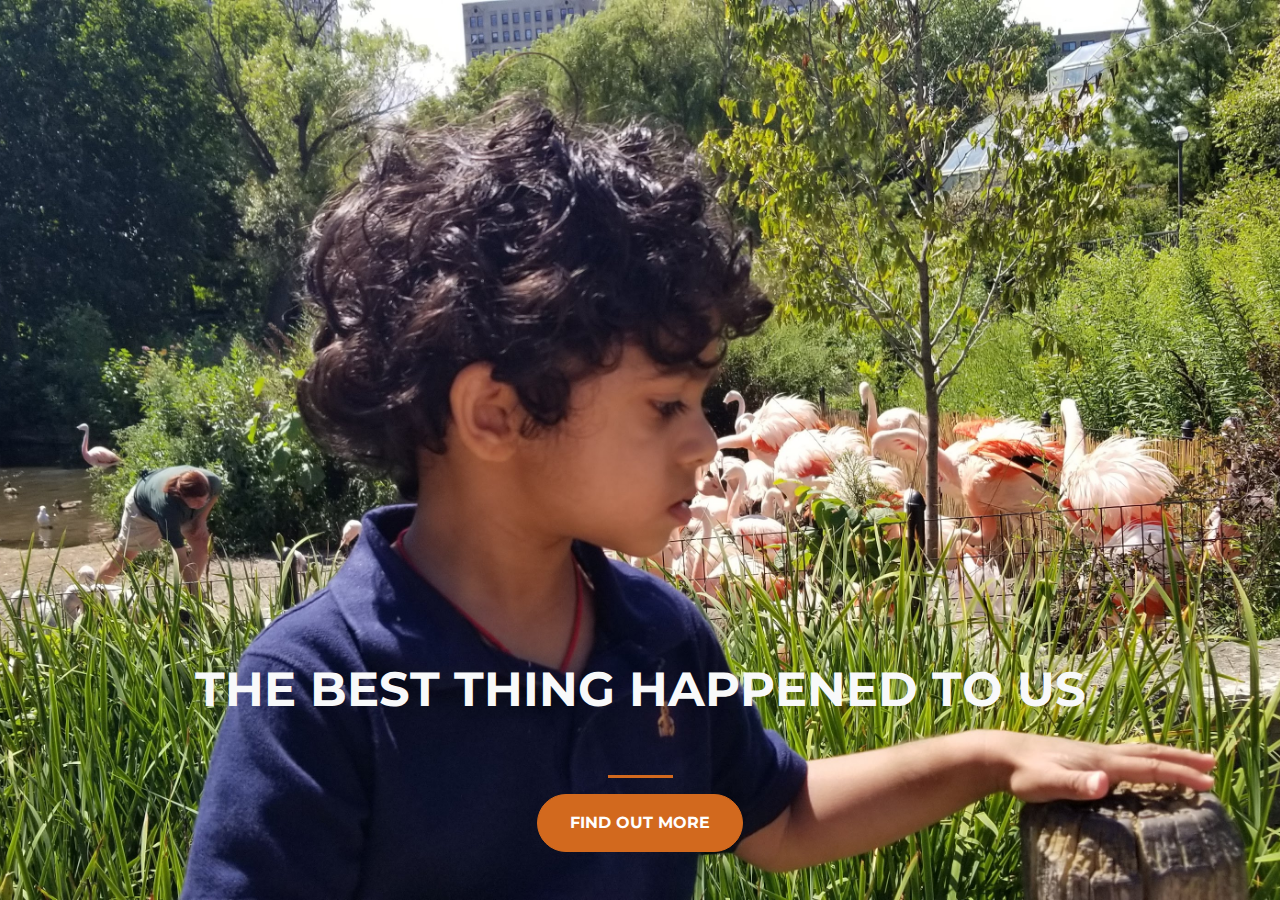
==== index.html @ 0f199865 "Add files via upload" ====
<!DOCTYPE html>
<html lang="en">
<head>
    <meta charset="UTF-8">
    <meta name="viewport" content="width=device-width, initial-scale=1.0">
    <title>Bootstrap</title>
    <!-- Required meta tags - increase responsiveness -->
    <meta charset="utf-8">
    <meta name="viewport" content="width=device-width, initial-scale=1, shrink-to-fit=no">
    
    <link href="https://fonts.googleapis.com/css2?family=Montserrat&display=swap" rel="stylesheet">
    <link rel="stylesheet" href="https://stackpath.bootstrapcdn.com/bootstrap/4.5.2/css/bootstrap.min.css" integrity="sha384-JcKb8q3iqJ61gNV9KGb8thSsNjpSL0n8PARn9HuZOnIxN0hoP+VmmDGMN5t9UJ0Z" crossorigin="anonymous">
    <link rel="stylesheet" href="styles.css">
</head>
<body>
    <div class="container d-flex align-items-end h-100">
        <div class="row">
            <header class="text-center col-12">
                <h1 class="text-uppercase"><strong>The Best Thing Happened To Us</strong> </h1>
            </header>
            <div class="buffer col-12"></div>
            <section class="text-center col-12">
                <hr>
                <a href="https://mailchi.mp/4b744e0b5125/abhipics">
                    <button class="btn btn-primary btn-xl">Find out more</button>
                </a> 
                </section>
        </div>            
    </div>
    <script src="https://code.jquery.com/jquery-3.5.1.slim.min.js" integrity="sha384-DfXdz2htPH0lsSSs5nCTpuj/zy4C+OGpamoFVy38MVBnE+IbbVYUew+OrCXaRkfj" crossorigin="anonymous"></script>
    <script src="https://cdn.jsdelivr.net/npm/popper.js@1.16.1/dist/umd/popper.min.js" integrity="sha384-9/reFTGAW83EW2RDu2S0VKaIzap3H66lZH81PoYlFhbGU+6BZp6G7niu735Sk7lN" crossorigin="anonymous"></script>
    <script src="https://stackpath.bootstrapcdn.com/bootstrap/4.5.2/js/bootstrap.min.js" integrity="sha384-B4gt1jrGC7Jh4AgTPSdUtOBvfO8shuf57BaghqFfPlYxofvL8/KUEfYiJOMMV+rV" crossorigin="anonymous"></script>
</body>
</html>
---- styles.css ----
body,
html {
    width: 100%;
    height: 100%;
    font-family: 'montserrat', sans-serif;

    background: url(20200818_135501.jpg) no-repeat center center fixed; 
    -webkit-background-size: cover;
    -moz-background-size: cover;
    -o-background-size: cover;
    background-size: cover;
}

h1 {
    font-size: 3rem;
    color: #f8f9fa;
}

hr {
    border-color: chocolate;
    border-width: 3px;
    max-width: 65px;
}

.buffer {
    height: 2rem;
}

.btn {
    font-weight: 700;
    border-radius: 300px;
    text-transform: uppercase;
}

.btn-primary {
    background-color: chocolate;
    border-color: chocolate;
}

.btn-primary:hover {
    background-color: coral;
    border-color: coral;
    border-width: 4px;
}

.btn-xl {
    padding: 1rem 2rem;
    margin-bottom: 3rem;
}
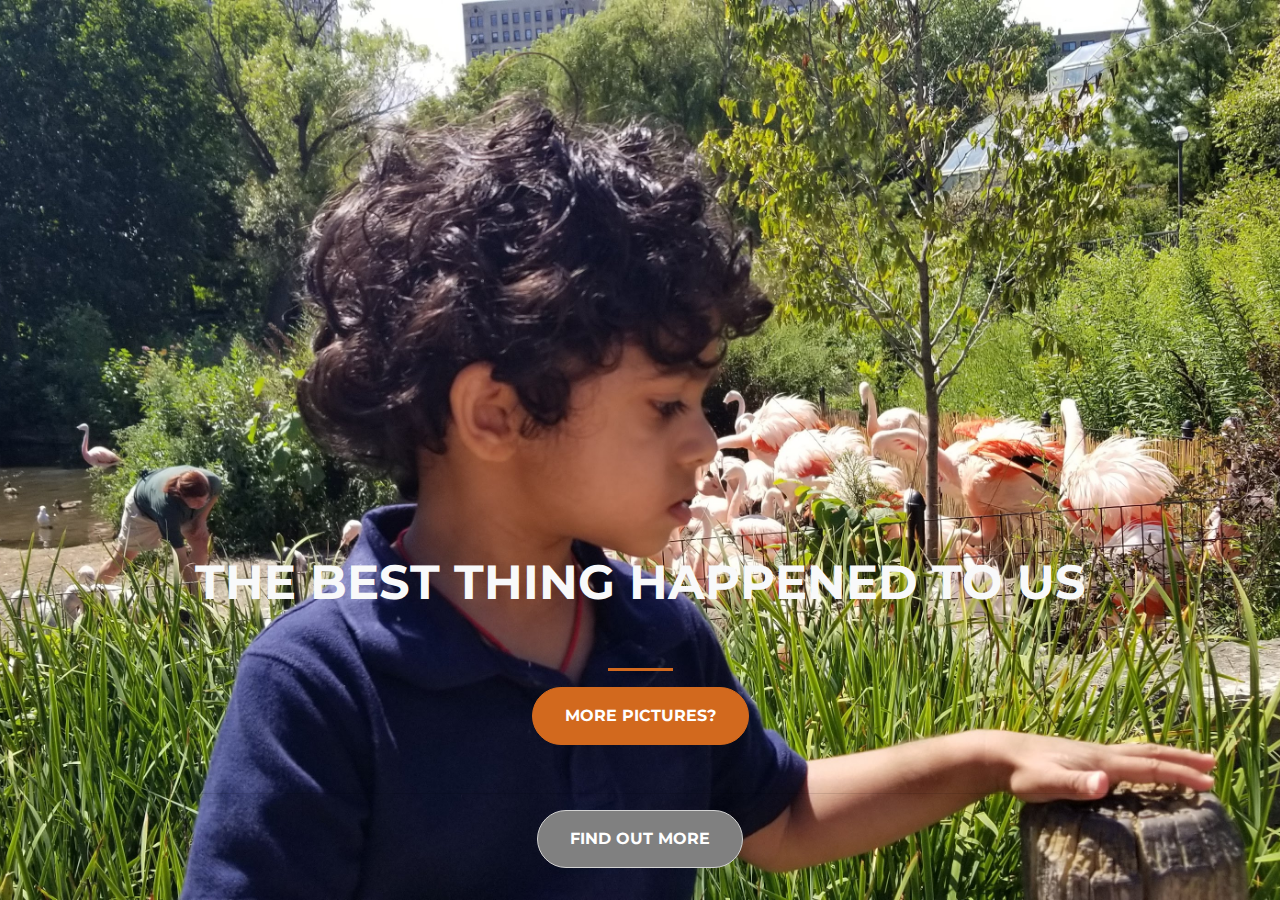
==== commit 14e43744: "Add files via upload" ====
--- a/index.html
+++ b/index.html
@@ -20,9 +20,13 @@
             </header>
             <div class="buffer col-12"></div>
             <section class="text-center col-12">
+                <hr class="hr-border">
+                <a href="imageGalary.html">
+                    <button class="btn btn-primary btn-xl">More pictures?</button>
+                </a> 
                 <hr>
                 <a href="https://mailchi.mp/4b744e0b5125/abhipics">
-                    <button class="btn btn-primary btn-xl">Find out more</button>
+                    <button class="btn btn-secondary btn-xl">Find out more</button>
                 </a> 
                 </section>
         </div>            
--- a/styles.css
+++ b/styles.css
@@ -16,7 +16,7 @@
     color: #f8f9fa;
 }
 
-hr {
+.hr-border {
     border-color: chocolate;
     border-width: 3px;
     max-width: 65px;
@@ -43,7 +43,18 @@
     border-width: 4px;
 }
 
+.btn-secondary {
+    background-color: gray;
+    border-color:lightgray;
+}
+
+.btn-secondary:hover {
+    background-color: gray;
+    border-color: lightgray;
+    border-width: 4px;
+}
+
 .btn-xl {
     padding: 1rem 2rem;
-    margin-bottom: 3rem;
+    margin-bottom: 2rem;
 }